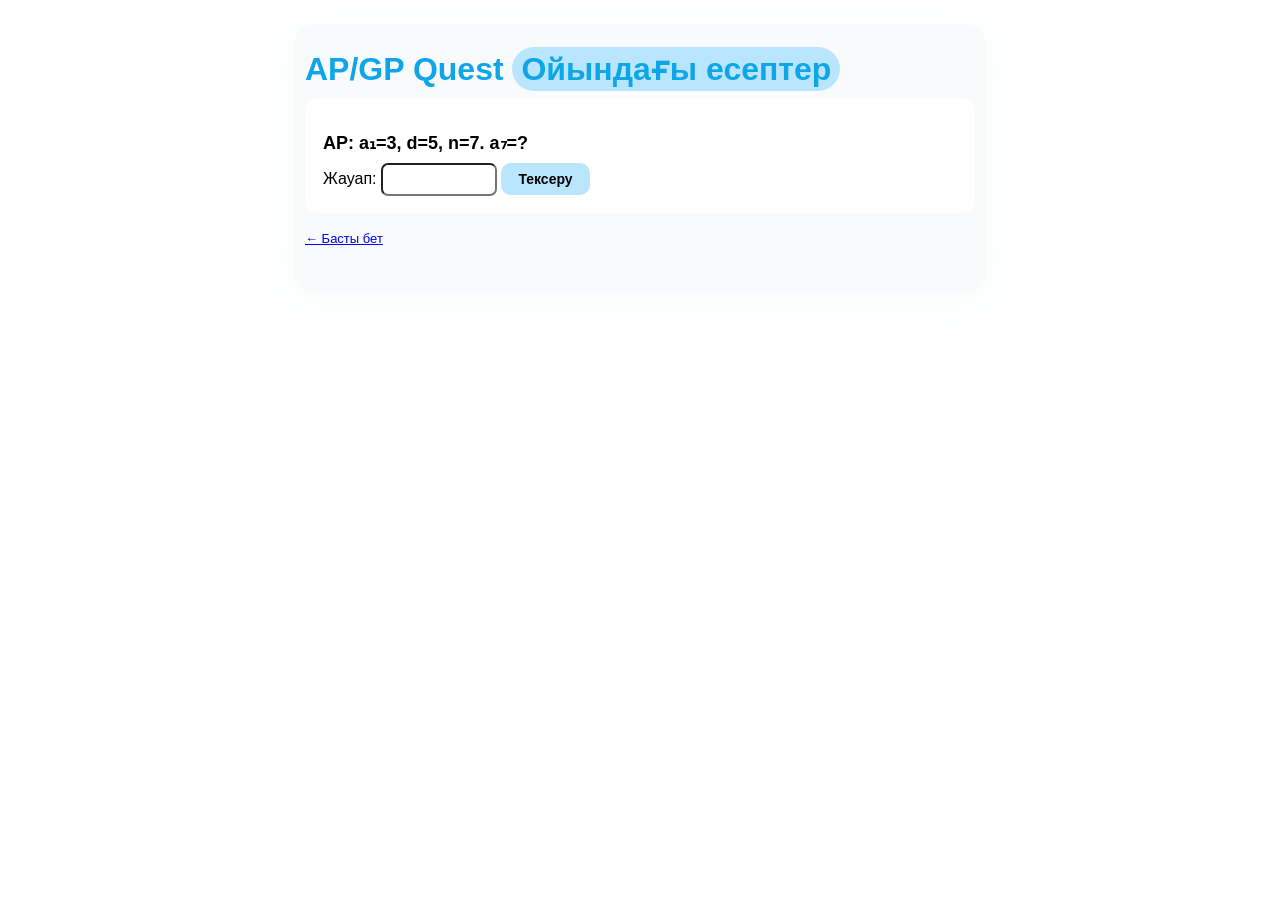
==== apgp_quest.html @ 5ab8a06c "Add files via upload" ====
<!DOCTYPE html>
<html lang="kk">
<head>
  <meta charset="UTF-8">
  <title>AP/GP Quest — есеп, ойын</title>
  <meta name="viewport" content="width=device-width,initial-scale=1.0">
  <style>
    body{margin:0;font-family:sans-serif;background:#fff0;}
    .main{max-width:670px;margin:24px auto;padding:26px 11px 30px 11px;background:#f9fafb;border-radius:20px;box-shadow:0 8px 36px #81e6d918;}
    h1{margin:0 0 10px 0;color:#0ea5e9;}
    .chip{background:#bae6fd;font-weight:700;border-radius:999px;padding:4px 9px;margin-right:12px;}
    .questblock{background:#fff;padding:16px 18px 17px 18px;border-radius:13px;}
    .q{font-size:18px;margin:18px 0 9px 0;font-weight:700;}
    .input{padding:7px 11px;border-radius:7px;width:90px;}
    .btn{padding:8px 17px;font-size:14px;border-radius:10px;background:#bae6fd;border:0;font-weight:700;}
    .status{font-size:14px;margin:10px 0;}
    .endblock{background:#bae6fd;padding:13px 13px;border-radius:13px;}
    .main a{font-size:13px;}
  </style>
</head>
<body>
<div class="main">
  <h1>AP/GP Quest <span class="chip">Ойындағы есептер</span></h1>
  <div class="questblock" id="game"></div>
  <div class="status" id="status"></div>
  <div id="endblock" style="display:none;"></div>
  <p><a href="index.html">← Басты бет</a></p>
</div>
<script>
const tasks=[
  {type:"ap",q:"AP: a₁=3, d=5, n=7. a₇=?",a:33},
  {type:"ap",q:"AP: a₁=2, d=7, n=8. a₈=?",a:51},
  {type:"ap",q:"AP: a₁=4, d=−3, n=6. a₆=?",a:-11},
  {type:"ap",q:"AP: a₁=12, d=−4, n=4. S₄=?",a:24},
  {type:"gp",q:"GP: b₁=3, q=2, n=5. b₅=?",a:48},
  {type:"gp",q:"GP: b₁=2, q=−3, n=4. S₄=?",a:2},
  {type:"gp",q:"GP: b₁=5, q=8, n=3. b₃=?",a:320},
  {type:"gp",q:"GP: b₁=1, q=0,5, n=5. S₅=?",a:1.9375}
];
let score=0, idx=0, order=[...Array(tasks.length).keys()].sort(()=>Math.random()-.5);
function showQ(){
  let i=order[idx],t=tasks[i];
  game.innerHTML=`<div class=q>${t.q}</div>
  <label>Жауап: <input class=input id=guess></label>
  <button class=btn onclick='submit()'>Тексеру</button>`;
  status.textContent=`Есеп ${idx+1}/${tasks.length}`;
}
function submit(){
  let t=tasks[order[idx]], u=guess.value.replace(",","."),v=Number(u);
  let correct=(Math.abs(v-t.a)<0.01);
  if(correct) score++;
  idx++;
  if(idx<tasks.length) showQ();
  else endquiz();
}
function endquiz(){
  game.innerHTML="";
  endblock.style.display="block";
  endblock.innerHTML=
    `<div class='endblock'><b>Дұрыс жауап: ${score}/${tasks.length}</b><br>
    <button class=btn onclick='reset()'>Қайталау</button></div>`;
  status.textContent = "Бітті!";
}
function reset(){score=0;idx=0;order=[...Array(tasks.length).keys()].sort(()=>Math.random()-.5);endblock.style.display="none";showQ();}
reset();
</script>
</body>
</html>
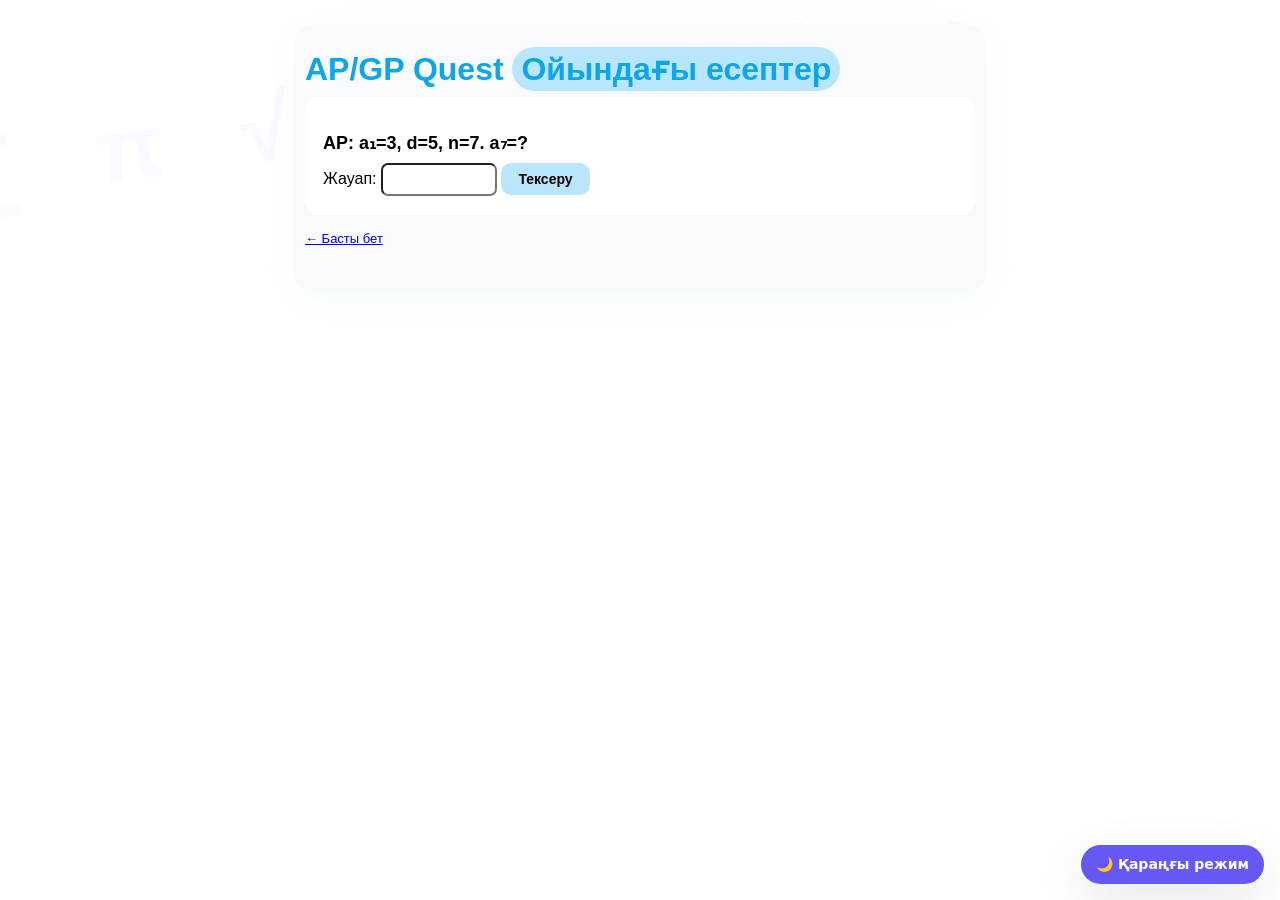
==== commit 16f19ccd: "Apply shared responsive theme enhancement" ====
--- a/apgp_quest.html
+++ b/apgp_quest.html
@@ -17,6 +17,7 @@
     .endblock{background:#bae6fd;padding:13px 13px;border-radius:13px;}
     .main a{font-size:13px;}
   </style>
+<link rel="stylesheet" href="assets/css/mathboard-upgrade.css">
 </head>
 <body>
 <div class="main">
@@ -64,5 +65,6 @@
 function reset(){score=0;idx=0;order=[...Array(tasks.length).keys()].sort(()=>Math.random()-.5);endblock.style.display="none";showQ();}
 reset();
 </script>
+<script src="assets/js/mathboard-upgrade.js" defer></script>
 </body>
 </html>
--- a/assets/css/mathboard-upgrade.css
+++ b/assets/css/mathboard-upgrade.css
@@ -0,0 +1,19 @@
+/* MathBoard visual upgrade — additive, safe to load alongside existing page styles. */
+:root{--mb-accent:#6558f5;--mb-accent-2:#16b8a6;--mb-surface:rgba(255,255,255,.88);--mb-ink:#182033;--mb-muted:#657089;--mb-shadow:0 18px 50px rgba(36,44,90,.12)}
+html{scroll-behavior:smooth}
+body{position:relative;isolation:isolate}
+body::before{content:"∑   π   √   ∫   x²   ÷   Δ   ∞";position:fixed;inset:0;z-index:-1;pointer-events:none;overflow:hidden;display:block;opacity:.035;color:var(--mb-accent);font-size:clamp(2rem,7vw,6rem);font-weight:800;letter-spacing:.15em;line-height:1.8;word-spacing:.3em;transform:rotate(-8deg);white-space:normal}
+button,a,[role=button],input,select,textarea{transition:box-shadow .18s ease,transform .18s ease,border-color .18s ease}
+button:hover,[role=button]:hover{transform:translateY(-1px)}
+:focus-visible{outline:3px solid color-mix(in srgb,var(--mb-accent) 65%,white);outline-offset:3px}
+.mb-theme-toggle{position:fixed;right:16px;bottom:16px;z-index:9998;border:0;border-radius:999px;padding:11px 15px;background:var(--mb-accent);color:white;font:600 14px/1.2 system-ui,sans-serif;box-shadow:var(--mb-shadow);cursor:pointer}
+.mb-theme-toggle:hover{filter:brightness(1.08)}
+html.mb-dark{color-scheme:dark}
+html.mb-dark body{background-color:#101426!important;color:#e9edff!important}
+html.mb-dark body::before{opacity:.09;color:#a9a2ff}
+html.mb-dark :is(header,main,section,article,aside,footer,.card,.container,.content,.panel,.box,.quiz,.question,.game-card){background-color:rgba(25,31,53,.92);color:#e9edff;border-color:rgba(180,187,255,.18)}
+html.mb-dark :is(p,li,label,small,h1,h2,h3,h4,h5,h6,span,div){color:inherit}
+html.mb-dark :is(input,select,textarea){background:#171d33;color:#f3f5ff;border-color:#41496a}
+html.mb-dark a{color:#b8b2ff}
+@media(max-width:640px){.mb-theme-toggle{right:10px;bottom:10px;padding:10px 12px;font-size:13px}body::before{font-size:2rem;line-height:2.2}}
+@media(prefers-reduced-motion:reduce){html{scroll-behavior:auto}*,*::before,*::after{animation-duration:.01ms!important;animation-iteration-count:1!important;transition-duration:.01ms!important}}
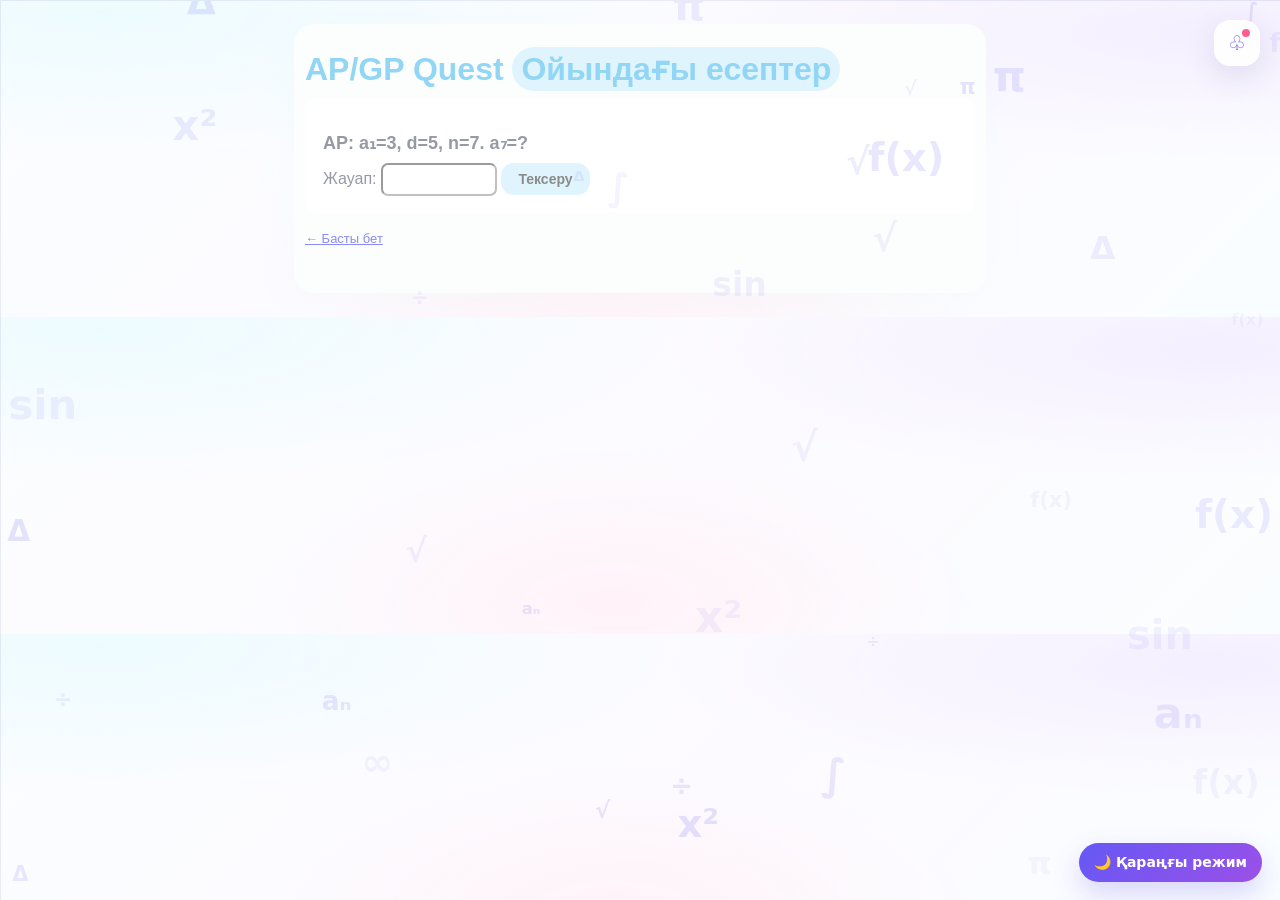
==== commit c193f3a5: "Refresh shared MathBoard design assets" ====
--- a/apgp_quest.html
+++ b/apgp_quest.html
@@ -17,7 +17,7 @@
     .endblock{background:#bae6fd;padding:13px 13px;border-radius:13px;}
     .main a{font-size:13px;}
   </style>
-<link rel="stylesheet" href="assets/css/mathboard-upgrade.css">
+<link rel="stylesheet" href="assets/css/mathboard-upgrade.css?v=20261013">
 </head>
 <body>
 <div class="main">
@@ -65,6 +65,6 @@
 function reset(){score=0;idx=0;order=[...Array(tasks.length).keys()].sort(()=>Math.random()-.5);endblock.style.display="none";showQ();}
 reset();
 </script>
-<script src="assets/js/mathboard-upgrade.js" defer></script>
+<script src="assets/js/mathboard-upgrade.js?v=20261013" defer></script>
 </body>
 </html>
--- a/assets/css/mathboard-upgrade.css
+++ b/assets/css/mathboard-upgrade.css
@@ -17,3 +17,117 @@
 html.mb-dark a{color:#b8b2ff}
 @media(max-width:640px){.mb-theme-toggle{right:10px;bottom:10px;padding:10px 12px;font-size:13px}body::before{font-size:2rem;line-height:2.2}}
 @media(prefers-reduced-motion:reduce){html{scroll-behavior:auto}*,*::before,*::after{animation-duration:.01ms!important;animation-iteration-count:1!important;transition-duration:.01ms!important}}
+
+
+/* Visible homepage refresh v2 */
+:root{--mb-accent:#5b55f5;--mb-accent-2:#12b8a6}
+body::before{
+  content:"∑   π   √   ∫   x²   ÷   Δ   ∞";
+  position:fixed;inset:-12%;z-index:0;pointer-events:none;
+  display:block;opacity:.055;color:#5b55f5;font-size:clamp(2.4rem,8vw,7rem);
+  font-weight:900;letter-spacing:.16em;line-height:1.8;word-spacing:.45em;
+  white-space:normal;transform:rotate(-10deg);
+  animation:mb-math-drift 38s linear infinite;
+}
+@keyframes mb-math-drift{0%{transform:translate3d(-1%,0,0) rotate(-10deg)}50%{transform:translate3d(1%,1%,0) rotate(-7deg)}100%{transform:translate3d(-1%,0,0) rotate(-10deg)}}
+.container{position:relative;z-index:1}
+header,.hero,.panel,.boardWrap,.slide,.card,.game-card{
+  border-radius:20px!important;
+  border:1px solid rgba(110,115,170,.16)!important;
+  box-shadow:0 14px 38px rgba(43,50,110,.09)!important;
+  backdrop-filter:blur(12px);
+}
+header{padding:14px 18px!important}
+.hero{padding:clamp(24px,4vw,48px)!important}
+.wideTitle{letter-spacing:-.035em!important;line-height:1.12!important}
+.slide{background:linear-gradient(145deg,rgba(255,255,255,.96),rgba(245,247,255,.88))!important;transition:transform .22s ease,box-shadow .22s ease!important}
+.slide:hover{transform:translateY(-5px)!important;box-shadow:0 18px 38px rgba(76,76,170,.16)!important}
+.logo,.slide .ico{box-shadow:0 8px 20px rgba(91,85,245,.18)}
+.btn,.navBtn,.tool,button{border-radius:12px}
+button:focus-visible,a:focus-visible,input:focus-visible,select:focus-visible{outline:3px solid #5b55f5;outline-offset:3px}
+@media(max-width:700px){
+ .container{padding:10px!important;margin:8px auto!important}
+ header{gap:12px;align-items:flex-start!important;flex-wrap:wrap}
+ .top-actions{flex-wrap:wrap}
+ .wideTitle{font-size:clamp(24px,7vw,34px)!important}
+ .quickNavWrap{gap:6px!important}
+ .slideViewport{width:calc(100% - 76px)!important}
+}
+@media(prefers-reduced-motion:reduce){body::before{animation:none}}
+
+
+/* ── Signature redesign: luminous math studio ── */
+:root{--mb-accent:#695cff;--mb-accent-2:#22d3c5;--mb-glass:rgba(255,255,255,.78)}
+body{background:radial-gradient(ellipse at 8% 4%,#d8f7ff 0,transparent 35%),radial-gradient(ellipse at 95% 10%,#e9dcff 0,transparent 32%),radial-gradient(ellipse at 48% 90%,#ffe4f1 0,transparent 38%),linear-gradient(135deg,#f7fbff,#f9f5ff 55%,#f5fbff)!important;color:#19213b}
+body::before{display:none!important}
+#mb-math-canvas{position:fixed;inset:0;width:100%;height:100%;z-index:0;pointer-events:none;opacity:.78}
+.container{z-index:2!important}
+header,.hero,.panel,.boardWrap,.slide,.gcard,.mb-learning-card,.mb-daily-challenge{
+ background:rgba(255,255,255,.78)!important;
+ border:1px solid rgba(116,126,180,.17)!important;
+ box-shadow:0 16px 48px rgba(52,65,135,.09),inset 0 1px 0 rgba(255,255,255,.88)!important;
+ backdrop-filter:blur(18px);border-radius:22px!important
+}
+header{padding:14px 18px!important}
+.hero{padding:clamp(26px,4vw,52px)!important;overflow:hidden}
+.hero::after{content:"∑";position:absolute;right:3%;top:-35%;font-size:clamp(130px,22vw,300px);font-weight:900;color:rgba(105,92,255,.045);pointer-events:none}
+.wideTitle{font-size:clamp(30px,4.3vw,54px)!important;letter-spacing:-.045em;line-height:1.08!important}
+.wideSubtitle{font-size:clamp(14px,1.5vw,17px)!important;line-height:1.7}
+.logo{border-radius:16px!important;color:white!important;background:linear-gradient(135deg,#16c9df,#6758f5)!important;box-shadow:0 10px 24px #6558f52b}
+.btn,.navBtn,.tool{border-radius:13px!important}
+.btn.primary{color:white!important;background:linear-gradient(135deg,#6558f5,#a34de5)!important}
+.slide{min-height:106px;align-items:center!important;transition:transform .24s,box-shadow .24s!important}
+.slide:hover,.gcard:hover{transform:translateY(-5px)!important;box-shadow:0 22px 45px rgba(82,75,160,.15)!important}
+.layout{gap:18px!important}
+.panel,.boardWrap{padding:18px!important}
+.form-item{border-radius:14px!important;background:rgba(247,248,255,.82)!important;border:1px solid rgba(112,120,180,.1)!important}
+.form-item .expr{color:#6558f5!important;overflow-wrap:anywhere}
+canvas{background:rgba(255,255,255,.7)!important;border:1px solid rgba(112,120,180,.18)!important}
+.gcard{padding:16px!important}
+.mb-theme-toggle{right:18px;bottom:18px;background:linear-gradient(135deg,#6558f5,#9b50e8)!important;box-shadow:0 12px 28px #6558f53b!important}
+.mb-learning-hub{position:relative;z-index:3;margin-top:22px;padding:clamp(18px,3vw,32px);border:1px solid rgba(116,126,180,.15);border-radius:26px;background:rgba(255,255,255,.6);backdrop-filter:blur(16px);box-shadow:0 18px 50px rgba(52,65,135,.06)}
+.mb-section-heading{display:flex;justify-content:space-between;align-items:center;gap:20px;margin-bottom:20px}
+.mb-section-heading h2{margin:7px 0 6px;font-size:clamp(25px,3vw,36px);letter-spacing:-.04em;color:#19213b}
+.mb-section-heading p,.mb-learning-card p{color:#69728c;line-height:1.6;margin:0}
+.mb-eyebrow{font-size:11px;font-weight:900;letter-spacing:.16em;color:#6558f5}
+.mb-heading-orbit{width:72px;height:72px;border-radius:23px;display:grid;place-items:center;background:linear-gradient(135deg,#e3fbff,#eee8ff);font-size:40px;font-weight:900;color:#6558f5;transform:rotate(8deg);flex-shrink:0}
+.mb-learning-grid{display:grid;grid-template-columns:repeat(4,minmax(0,1fr));gap:14px}
+.mb-learning-card{padding:20px!important;text-decoration:none!important;color:#19213b!important;display:flex;flex-direction:column;min-height:245px;transition:transform .22s,box-shadow .22s!important}
+.mb-learning-card:hover{transform:translateY(-6px)!important;box-shadow:0 24px 45px rgba(66,70,145,.16)!important}
+.mb-card-icon{width:54px;height:54px;border-radius:17px;display:grid;place-items:center;font-size:21px;font-weight:900;margin-bottom:19px;color:white;background:linear-gradient(135deg,#6558f5,#9d5be8)}
+.mb-card-label{font-size:10px;font-weight:900;letter-spacing:.13em;color:#6558f5;margin-bottom:7px}
+.mb-learning-card h3{font-size:18px;line-height:1.25;margin:0 0 9px;letter-spacing:-.025em}
+.mb-learning-card p{font-size:13px}
+.mb-card-link{display:flex;justify-content:space-between;align-items:center;margin-top:auto;padding-top:18px;font-size:13px;font-weight:850;color:#6558f5}
+.mb-card-link b{font-size:20px}
+.mb-card-blue .mb-card-icon{background:linear-gradient(135deg,#2699ee,#6558f5)}
+.mb-card-mint .mb-card-icon{background:linear-gradient(135deg,#08bba5,#36c6df)}
+.mb-card-orange .mb-card-icon{background:linear-gradient(135deg,#ff9b54,#ed5d9e)}
+.mb-daily-challenge{margin-top:16px;padding:20px;display:flex;align-items:center;gap:16px}
+.mb-challenge-mark{width:52px;height:52px;border-radius:17px;display:grid;place-items:center;background:#f0edff;color:#6558f5;font-size:29px;font-weight:900;flex-shrink:0}
+.mb-challenge-copy{flex:1}
+.mb-challenge-copy h3{margin:5px 0;font-size:20px;color:#19213b}
+.mb-challenge-copy p{margin:5px 0;color:#555f7b;font-size:18px;font-weight:800;letter-spacing:.04em}
+.mb-challenge-answer{margin-top:9px;padding:10px 12px;border-radius:12px;background:#e9fbf4;color:#176b54;font-size:14px}
+.mb-challenge-button{border:0;border-radius:13px;padding:13px 16px;background:linear-gradient(135deg,#6558f5,#9254e8);color:#fff;font-weight:800;cursor:pointer;white-space:nowrap}
+.mb-challenge-button span{margin-left:8px}
+.mb-notify-button{position:fixed;right:20px;top:20px;z-index:10000;width:46px;height:46px;border:1px solid #ffffffbd;border-radius:16px;background:rgba(255,255,255,.88);color:#6558f5;box-shadow:0 10px 30px #353f7920;backdrop-filter:blur(14px);font-size:20px;cursor:pointer}
+.mb-notify-dot{position:absolute;right:7px;top:6px;width:8px;height:8px;border-radius:50%;background:#ff5d8f;border:2px solid white}
+.mb-notify-panel{position:fixed;right:20px;top:76px;z-index:10001;width:min(360px,calc(100vw - 28px));padding:18px;border-radius:20px;background:rgba(255,255,255,.97);border:1px solid #dfe2f2;box-shadow:0 24px 70px #29315b2b;color:#19213b;backdrop-filter:blur(20px)}
+.mb-notify-panel[hidden]{display:none}
+.mb-notify-top{display:flex;align-items:center;justify-content:space-between;gap:12px;margin-bottom:13px}
+.mb-notify-top h3{margin:0;font-size:18px}
+.mb-notify-close{border:0;background:#f0efff;color:#6558f5;border-radius:10px;padding:6px 10px;cursor:pointer}
+.mb-notice{padding:13px 0;border-top:1px solid #eceefa}
+.mb-notice strong{display:block;font-size:14px;margin-bottom:4px}
+.mb-notice p{margin:0;color:#69728c;font-size:13px;line-height:1.5}
+.mb-notice time{display:block;color:#8a91a8;font-size:11px;margin-top:7px}
+@media(max-width:1050px){.mb-learning-grid{grid-template-columns:repeat(2,minmax(0,1fr))}.layout{grid-template-columns:1fr!important}}
+@media(max-width:620px){.mb-learning-grid{grid-template-columns:1fr}.mb-learning-card{min-height:205px}.mb-daily-challenge{align-items:flex-start;flex-wrap:wrap}.mb-challenge-copy{min-width:calc(100% - 72px)}.mb-challenge-button{width:100%}.mb-notify-button{right:12px;top:12px}.mb-section-heading{align-items:flex-start}.mb-heading-orbit{width:52px;height:52px;font-size:29px}.hero{padding-top:32px!important}}
+html.mb-dark body{background:radial-gradient(ellipse at 10% 5%,#182a4b,transparent 35%),radial-gradient(ellipse at 90% 10%,#30204d,transparent 33%),linear-gradient(135deg,#0c1224,#151329)!important;color:#f3f4ff}
+html.mb-dark :is(header,.hero,.panel,.boardWrap,.slide,.gcard,.mb-learning-hub,.mb-learning-card,.mb-daily-challenge){background:rgba(23,29,53,.83)!important;border-color:#4a4f78!important;color:#f3f4ff!important}
+html.mb-dark .mb-section-heading h2,html.mb-dark .mb-learning-card h3,html.mb-dark .mb-challenge-copy h3{color:#f3f4ff}
+html.mb-dark .mb-learning-card p,html.mb-dark .mb-section-heading p{color:#b8bfd9}
+html.mb-dark .mb-notify-panel{background:#171d35;color:#f3f4ff;border-color:#41496a}
+html.mb-dark .mb-notice{border-color:#353d5e}
+@media(prefers-reduced-motion:reduce){#mb-math-canvas{display:none}}
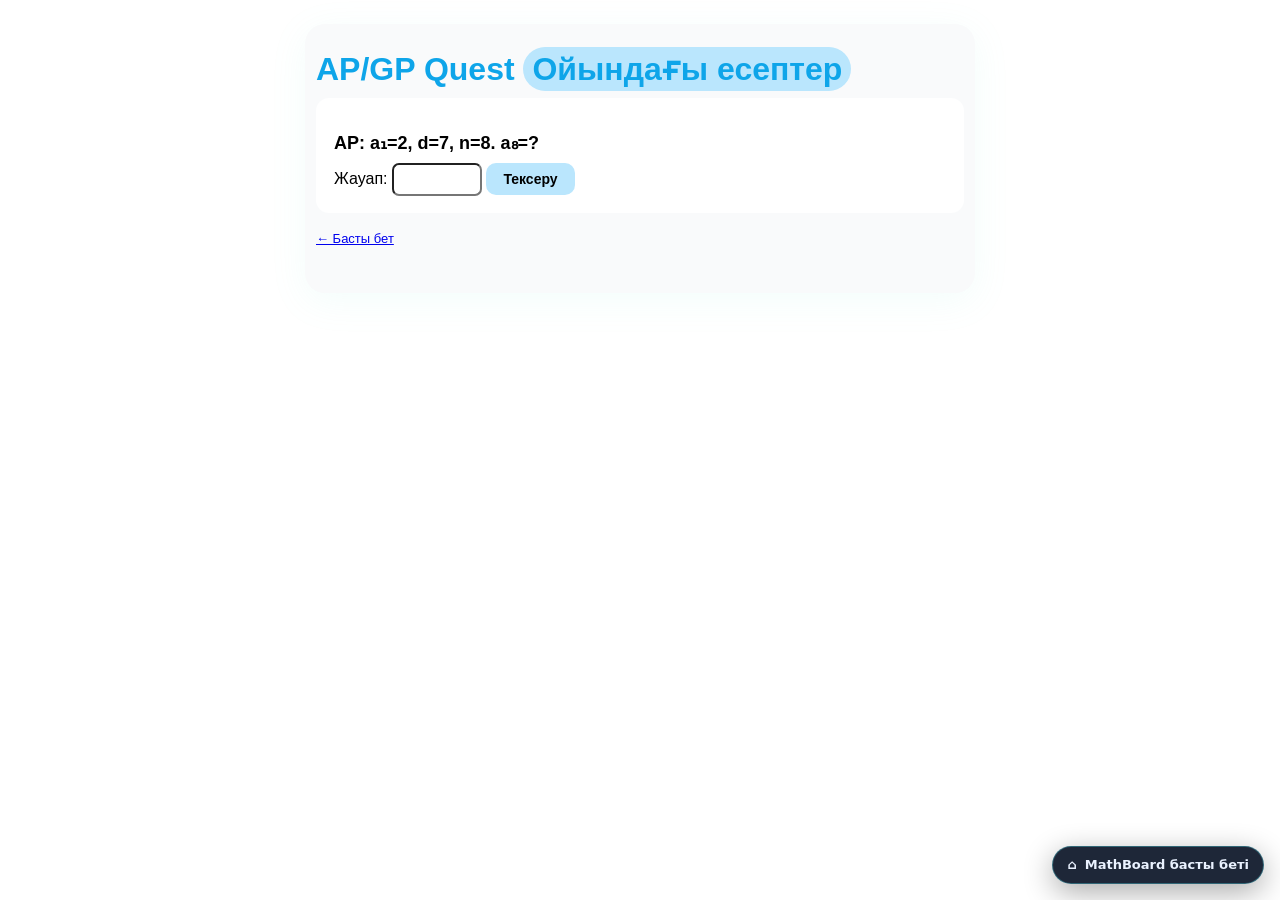
==== commit 04412438: "Connect lesson page to shared MathBoard navigation and local progress" ====
--- a/apgp_quest.html
+++ b/apgp_quest.html
@@ -17,7 +17,7 @@
     .endblock{background:#bae6fd;padding:13px 13px;border-radius:13px;}
     .main a{font-size:13px;}
   </style>
-<link rel="stylesheet" href="assets/css/mathboard-upgrade.css?v=20261013">
+  <link rel="stylesheet" href="./modern.css">
 </head>
 <body>
 <div class="main">
@@ -65,6 +65,6 @@
 function reset(){score=0;idx=0;order=[...Array(tasks.length).keys()].sort(()=>Math.random()-.5);endblock.style.display="none";showQ();}
 reset();
 </script>
-<script src="assets/js/mathboard-upgrade.js?v=20261013" defer></script>
+  <script src="./modern.js"></script>
 </body>
 </html>
--- a/modern.css
+++ b/modern.css
@@ -0,0 +1,6 @@
+:root{--mb-bg:#070b16;--mb-panel:#10182b;--mb-panel2:#141f37;--mb-line:rgba(160,184,255,.15);--mb-text:#edf3ff;--mb-muted:#a7b5d2;--mb-cyan:#55e4f3;--mb-violet:#a78bfa;--mb-green:#6ee7b7}
+*{box-sizing:border-box}html{scroll-behavior:smooth}body.mb-home{margin:0;min-height:100vh;background:radial-gradient(900px 500px at 8% 0%,rgba(34,211,238,.12),transparent 60%),radial-gradient(800px 520px at 95% 10%,rgba(124,58,237,.16),transparent 55%),var(--mb-bg);color:var(--mb-text);font:15px/1.55 Inter,ui-sans-serif,system-ui,-apple-system,"Segoe UI",sans-serif;-webkit-font-smoothing:antialiased}
+.mb-wrap{width:min(1180px,calc(100% - 36px));margin:0 auto}.mb-topbar{display:flex;align-items:center;justify-content:space-between;gap:16px;padding:20px 0}.mb-brand{display:flex;align-items:center;gap:12px;color:inherit;text-decoration:none}.mb-logo{width:46px;height:46px;display:grid;place-items:center;border-radius:15px;background:linear-gradient(135deg,var(--mb-cyan),var(--mb-violet));color:#07111f;font-weight:950;font-size:20px;box-shadow:0 8px 28px #55e4f32b}.mb-brand strong{display:block;font-size:18px;letter-spacing:.2px}.mb-brand small{display:block;color:var(--mb-muted);font-size:12px}.mb-actions{display:flex;gap:8px;flex-wrap:wrap}.mb-btn{display:inline-flex;align-items:center;justify-content:center;gap:8px;border:1px solid var(--mb-line);border-radius:12px;padding:10px 14px;background:#ffffff08;color:var(--mb-text);font:inherit;font-weight:750;text-decoration:none;cursor:pointer;transition:transform .18s,border-color .18s,background .18s}.mb-btn:hover{transform:translateY(-2px);border-color:#55e4f377;background:#55e4f311}.mb-btn.primary{background:linear-gradient(120deg,var(--mb-cyan),#a5b4fc);border:0;color:#07111f}.mb-hero{position:relative;overflow:hidden;margin:14px 0 24px;padding:clamp(25px,5vw,54px);border:1px solid var(--mb-line);border-radius:28px;background:linear-gradient(125deg,#111c33ed,#11162be8);box-shadow:0 28px 90px #0005}.mb-hero:after{content:"∑  π  √  ∆";position:absolute;right:2%;bottom:-26px;font-size:clamp(45px,8vw,104px);font-weight:900;letter-spacing:12px;color:#b8d4ff08;white-space:nowrap;pointer-events:none}.mb-eyebrow{display:inline-flex;gap:8px;align-items:center;border:1px solid #55e4f33b;border-radius:999px;padding:6px 11px;color:var(--mb-cyan);font-size:12px;font-weight:800;letter-spacing:.8px;text-transform:uppercase}.mb-dot{width:7px;height:7px;border-radius:50%;background:var(--mb-green);box-shadow:0 0 12px var(--mb-green)}.mb-hero h1{max-width:800px;margin:18px 0 12px;font-size:clamp(32px,5.5vw,62px);line-height:1.04;letter-spacing:-1.7px}.mb-gradient{background:linear-gradient(95deg,var(--mb-cyan),#b7a7ff 62%,#f0abfc);-webkit-background-clip:text;background-clip:text;color:transparent}.mb-hero p{max-width:670px;color:var(--mb-muted);font-size:clamp(15px,1.8vw,18px);margin:0 0 22px}.mb-hero-actions{display:flex;gap:10px;flex-wrap:wrap}.mb-stats{display:grid;grid-template-columns:repeat(3,minmax(0,1fr));gap:12px;margin:20px 0 34px}.mb-stat,.mb-card,.mb-panel{border:1px solid var(--mb-line);background:linear-gradient(145deg,#121c31e8,#0e1628ed);border-radius:18px}.mb-stat{padding:17px 19px}.mb-stat strong{display:block;font-size:25px;letter-spacing:-.5px}.mb-stat span{color:var(--mb-muted);font-size:12px}.mb-section{margin:34px 0}.mb-section-head{display:flex;align-items:end;justify-content:space-between;gap:16px;margin-bottom:15px}.mb-section h2{margin:0;font-size:clamp(21px,3vw,28px);letter-spacing:-.5px}.mb-section-head p{margin:5px 0 0;color:var(--mb-muted);font-size:13px}.mb-grid{display:grid;grid-template-columns:repeat(3,minmax(0,1fr));gap:14px}.mb-card{position:relative;display:flex;flex-direction:column;gap:10px;min-height:185px;padding:20px;color:inherit;text-decoration:none;overflow:hidden;transition:transform .2s,border-color .2s,box-shadow .2s}.mb-card:hover{transform:translateY(-4px);border-color:#55e4f36b;box-shadow:0 16px 42px #0004}.mb-card-icon{width:43px;height:43px;display:grid;place-items:center;border-radius:14px;background:#55e4f318;border:1px solid #55e4f32b;color:var(--mb-cyan);font-size:22px}.mb-card h3{margin:2px 0 0;font-size:17px}.mb-card p{margin:0;color:var(--mb-muted);font-size:13px;flex:1}.mb-card .mb-link{font-size:12px;font-weight:800;color:var(--mb-cyan)}.mb-card.violet .mb-card-icon{color:var(--mb-violet);background:#a78bfa18;border-color:#a78bfa30}.mb-card.green .mb-card-icon{color:var(--mb-green);background:#6ee7b718;border-color:#6ee7b730}.mb-card.orange .mb-card-icon{color:#fbbf72;background:#fbbf7218;border-color:#fbbf7230}.mb-two-col{display:grid;grid-template-columns:1.1fr .9fr;gap:14px}.mb-panel{padding:22px}.mb-panel h3{margin:0 0 6px;font-size:18px}.mb-muted{color:var(--mb-muted)}.mb-progress-track{height:8px;overflow:hidden;background:#ffffff12;border-radius:99px;margin:12px 0}.mb-progress-fill{height:100%;width:0;background:linear-gradient(90deg,var(--mb-cyan),var(--mb-violet));border-radius:99px;transition:width .3s}.mb-progress-line{display:flex;justify-content:space-between;gap:12px;font-size:12px;color:var(--mb-muted)}.mb-topic-list{display:grid;gap:10px;margin-top:16px}.mb-topic{display:flex;align-items:center;gap:10px;color:var(--mb-text);font-size:13px}.mb-topic input{accent-color:#55e4f3;width:16px;height:16px}.mb-topic span{flex:1}.mb-topic small{color:var(--mb-muted)}.mb-question{margin:14px 0;padding:15px;border:1px solid var(--mb-line);border-radius:14px;background:#ffffff04}.mb-question p{margin:0 0 11px;font-weight:750}.mb-answers{display:grid;gap:8px}.mb-answer{width:100%;text-align:left;padding:10px 12px;border:1px solid var(--mb-line);border-radius:10px;background:#ffffff05;color:var(--mb-text);font:inherit;cursor:pointer}.mb-answer:hover{border-color:#55e4f37a}.mb-answer.correct{border-color:#6ee7b7;background:#6ee7b71a}.mb-answer.wrong{border-color:#fb7185;background:#fb71851a}.mb-result{min-height:24px;margin-top:10px;color:var(--mb-muted);font-size:13px}.mb-footer{padding:28px 0 34px;border-top:1px solid var(--mb-line);margin-top:44px;color:var(--mb-muted);font-size:12px;display:flex;justify-content:space-between;gap:12px;flex-wrap:wrap}.mb-search{width:100%;padding:12px 14px;background:#ffffff08;border:1px solid var(--mb-line);border-radius:12px;color:var(--mb-text);font:inherit;outline:none}.mb-search:focus{border-color:var(--mb-cyan)}.mb-hidden{display:none!important}@media(max-width:820px){.mb-grid{grid-template-columns:repeat(2,minmax(0,1fr))}.mb-two-col{grid-template-columns:1fr}.mb-topbar{align-items:flex-start}.mb-brand small{max-width:180px}}@media(max-width:540px){.mb-wrap{width:min(100% - 22px,1180px)}.mb-topbar{padding:14px 0;flex-direction:column}.mb-actions{width:100%}.mb-actions .mb-btn{flex:1}.mb-hero{border-radius:21px;padding:24px 19px}.mb-stats{gap:8px}.mb-stat{padding:12px}.mb-stat strong{font-size:20px}.mb-stat span{font-size:11px}.mb-grid{grid-template-columns:1fr}.mb-card{min-height:150px}.mb-section-head{align-items:flex-start;flex-direction:column}.mb-footer{flex-direction:column}}
+/* Shared small navigation and local-progress utility for existing lessons */
+.mb-back-home{position:fixed;z-index:9999;right:16px;bottom:16px;display:inline-flex;align-items:center;gap:8px;padding:10px 14px;border:1px solid #55e4f355;border-radius:999px;background:#0d1729ed;color:#eaf2ff;text-decoration:none;font:700 13px/1.2 system-ui;box-shadow:0 8px 30px #0005;backdrop-filter:blur(12px)}
+.mb-back-home:hover{border-color:#55e4f3;background:#142642}
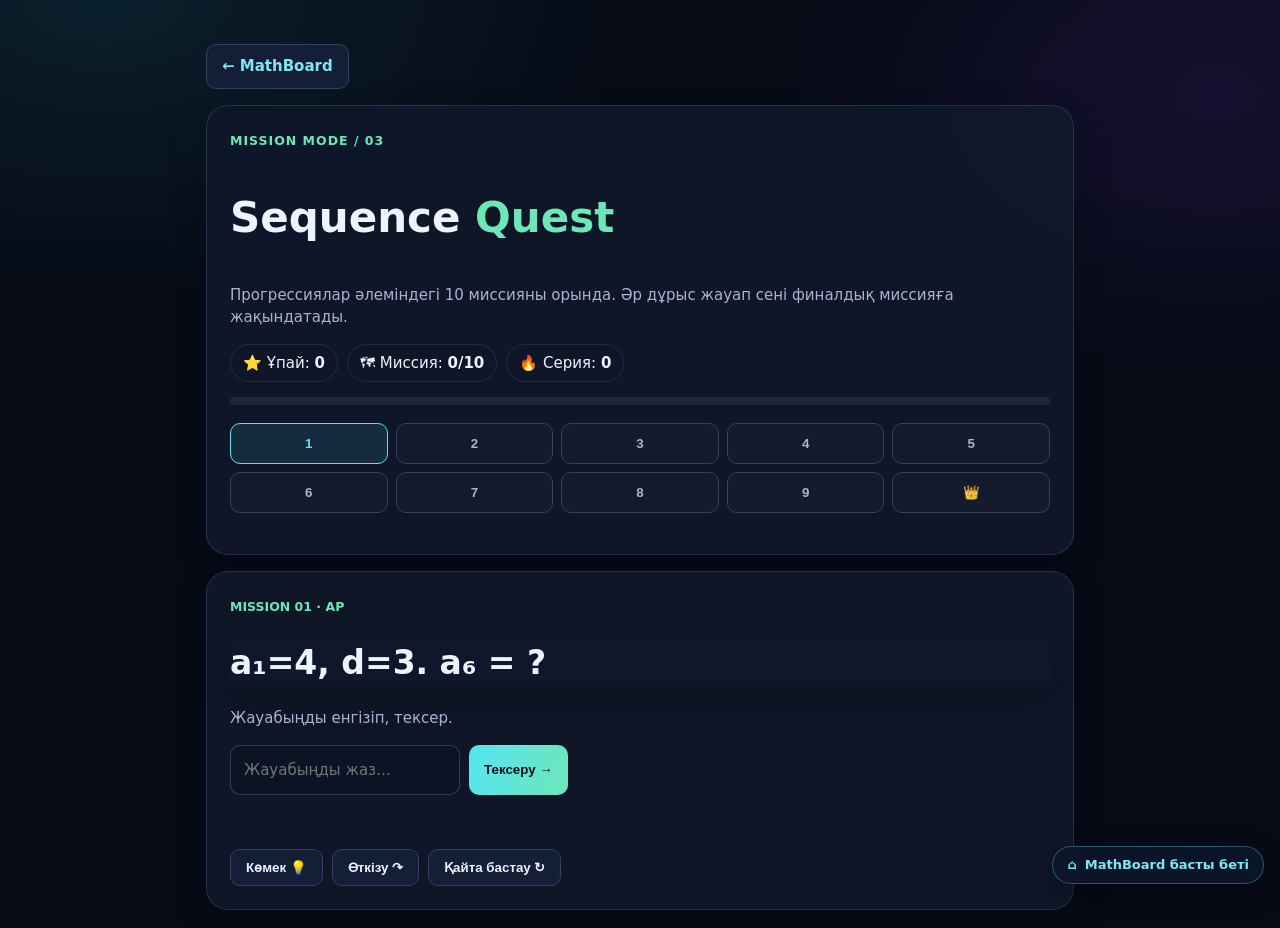
==== commit a03c9463: "Upgrade progression quest missions" ====
--- a/apgp_quest.html
+++ b/apgp_quest.html
@@ -1,70 +1,22 @@
-<!DOCTYPE html>
-<html lang="kk">
-<head>
-  <meta charset="UTF-8">
-  <title>AP/GP Quest — есеп, ойын</title>
-  <meta name="viewport" content="width=device-width,initial-scale=1.0">
-  <style>
-    body{margin:0;font-family:sans-serif;background:#fff0;}
-    .main{max-width:670px;margin:24px auto;padding:26px 11px 30px 11px;background:#f9fafb;border-radius:20px;box-shadow:0 8px 36px #81e6d918;}
-    h1{margin:0 0 10px 0;color:#0ea5e9;}
-    .chip{background:#bae6fd;font-weight:700;border-radius:999px;padding:4px 9px;margin-right:12px;}
-    .questblock{background:#fff;padding:16px 18px 17px 18px;border-radius:13px;}
-    .q{font-size:18px;margin:18px 0 9px 0;font-weight:700;}
-    .input{padding:7px 11px;border-radius:7px;width:90px;}
-    .btn{padding:8px 17px;font-size:14px;border-radius:10px;background:#bae6fd;border:0;font-weight:700;}
-    .status{font-size:14px;margin:10px 0;}
-    .endblock{background:#bae6fd;padding:13px 13px;border-radius:13px;}
-    .main a{font-size:13px;}
-  </style>
-  <link rel="stylesheet" href="./modern.css">
-</head>
-<body>
-<div class="main">
-  <h1>AP/GP Quest <span class="chip">Ойындағы есептер</span></h1>
-  <div class="questblock" id="game"></div>
-  <div class="status" id="status"></div>
-  <div id="endblock" style="display:none;"></div>
-  <p><a href="index.html">← Басты бет</a></p>
-</div>
-<script>
-const tasks=[
-  {type:"ap",q:"AP: a₁=3, d=5, n=7. a₇=?",a:33},
-  {type:"ap",q:"AP: a₁=2, d=7, n=8. a₈=?",a:51},
-  {type:"ap",q:"AP: a₁=4, d=−3, n=6. a₆=?",a:-11},
-  {type:"ap",q:"AP: a₁=12, d=−4, n=4. S₄=?",a:24},
-  {type:"gp",q:"GP: b₁=3, q=2, n=5. b₅=?",a:48},
-  {type:"gp",q:"GP: b₁=2, q=−3, n=4. S₄=?",a:2},
-  {type:"gp",q:"GP: b₁=5, q=8, n=3. b₃=?",a:320},
-  {type:"gp",q:"GP: b₁=1, q=0,5, n=5. S₅=?",a:1.9375}
-];
-let score=0, idx=0, order=[...Array(tasks.length).keys()].sort(()=>Math.random()-.5);
-function showQ(){
-  let i=order[idx],t=tasks[i];
-  game.innerHTML=`<div class=q>${t.q}</div>
-  <label>Жауап: <input class=input id=guess></label>
-  <button class=btn onclick='submit()'>Тексеру</button>`;
-  status.textContent=`Есеп ${idx+1}/${tasks.length}`;
-}
-function submit(){
-  let t=tasks[order[idx]], u=guess.value.replace(",","."),v=Number(u);
-  let correct=(Math.abs(v-t.a)<0.01);
-  if(correct) score++;
-  idx++;
-  if(idx<tasks.length) showQ();
-  else endquiz();
-}
-function endquiz(){
-  game.innerHTML="";
-  endblock.style.display="block";
-  endblock.innerHTML=
-    `<div class='endblock'><b>Дұрыс жауап: ${score}/${tasks.length}</b><br>
-    <button class=btn onclick='reset()'>Қайталау</button></div>`;
-  status.textContent = "Бітті!";
-}
-function reset(){score=0;idx=0;order=[...Array(tasks.length).keys()].sort(()=>Math.random()-.5);endblock.style.display="none";showQ();}
-reset();
-</script>
-  <script src="./modern.js"></script>
-</body>
-</html>
+<!doctype html><html lang="kk"><head><meta charset="utf-8"><meta name="viewport" content="width=device-width,initial-scale=1"><title>Sequence Quest | MathBoard</title><link rel="stylesheet" href="./modern.css"><style>
+body{margin:0;background:#070b16;color:#edf3ff;font:15px/1.5 system-ui,sans-serif}.wrap{max-width:900px;margin:28px auto;padding:16px}.btn{display:inline-block;border:1px solid #34415f;background:#141f37;color:#edf3ff;border-radius:12px;padding:10px 15px;text-decoration:none;font-weight:750;cursor:pointer}.primary{background:linear-gradient(110deg,#55e4f3,#6ee7b7);color:#07111f;border:0}.box{border:1px solid #293550;background:linear-gradient(145deg,#121c31,#0d1425);border-radius:22px;padding:23px;margin-top:16px}.title{font-size:clamp(29px,5vw,42px)}.muted{color:#a7b5d2}.map{display:grid;grid-template-columns:repeat(5,1fr);gap:8px;margin:18px 0}.node{border:1px solid #34415f;background:#ffffff06;color:#a7b5d2;border-radius:13px;padding:12px 4px;font-weight:850;cursor:pointer}.node.active{border-color:#55e4f3;color:#55e4f3;background:#55e4f31b}.node.done{border-color:#6ee7b7;color:#6ee7b7;background:#6ee7b714}.q{font-size:clamp(23px,4vw,33px);font-weight:850;margin:20px 0}.input{width:min(230px,65%);background:#070b16;border:1px solid #445576;color:#fff;padding:13px;border-radius:12px;font:inherit}.row{display:flex;gap:9px;flex-wrap:wrap}.pill{border:1px solid #ffffff18;border-radius:99px;padding:7px 12px}.note{min-height:26px;margin:14px 0}.track{height:8px;background:#ffffff12;border-radius:20px;overflow:hidden}.fill{height:100%;background:linear-gradient(90deg,#55e4f3,#6ee7b7);width:0;transition:width .3s}@media(max-width:600px){.wrap{padding:12px}.box{padding:16px}.map{gap:5px}.node{font-size:12px;padding:10px 2px}}
+</style></head><body><main class="wrap"><a class="btn" href="index.html">← MathBoard</a><section class="box"><small style="color:#6ee7b7;font-weight:900;letter-spacing:1px">MISSION MODE / 03</small><h1 class="title">Sequence <span style="color:#6ee7b7">Quest</span></h1><p class="muted">Прогрессиялар әлеміндегі 10 миссияны орында. Әр дұрыс жауап сені финалдық миссияға жақындатады.</p><div class="row"><span class="pill">⭐ Ұпай: <b id="score">0</b></span><span class="pill">🗺 Миссия: <b id="progress">0/10</b></span><span class="pill">🔥 Серия: <b id="streak">0</b></span></div><div class="track" style="margin-top:15px"><div class="fill" id="fill"></div></div><div class="map" id="map"></div></section><section class="box"><small id="kind" style="color:#6ee7b7;font-weight:900">MISSION 01</small><div class="q" id="question"></div><p class="muted" id="hint">Жауабыңды енгіз.</p><div class="row"><input class="input" id="answer" inputmode="decimal" placeholder="Жауабыңды жаз…"><button class="btn primary" id="check">Тексеру →</button></div><div class="note" id="note" aria-live="polite"></div><div class="row"><button class="btn" id="help">Көмек 💡</button><button class="btn" id="skip">Өткізу ↷</button><button class="btn" id="restart">Қайта бастау ↻</button></div></section></main>
+<script>
+var $=function(x){return document.getElementById(x)},missions=[
+{t:'AP',q:'a₁=4, d=3. a₆ = ?',a:19,h:'aₙ = a₁ + (n−1)d'},
+{t:'AP',q:'a₁=7, d=−2. a₅ = ?',a:-1,h:'aₙ = a₁ + (n−1)d'},
+{t:'AP',q:'a₁=2, d=4. S₅ = ?',a:50,h:'Sₙ = n(a₁+aₙ)/2'},
+{t:'AP',q:'5, 9, 13, 17, … келесі сан?',a:21,h:'Айырымы тұрақты.'},
+{t:'GP',q:'b₁=3, q=2. b₅ = ?',a:48,h:'bₙ = b₁ · qⁿ⁻¹'},
+{t:'GP',q:'2, 6, 18, 54, … келесі сан?',a:162,h:'Әр жолы бірдей санға көбейеді.'},
+{t:'GP',q:'b₁=5, q=3. b₃ = ?',a:45,h:'b₃ = b₁ · q²'},
+{t:'AP',q:'a₁=12, d=−3. a₄ = ?',a:3,h:'12-ден үш рет 3-ті азайт.'},
+{t:'GP',q:'b₁=1, q=2. S₄ = ?',a:15,h:'1 + 2 + 4 + 8'},
+{t:'BOSS',q:'AP: a₃=11, a₇=27. Айырымы d = ?',a:4,h:'a₇ − a₃ = 4d'}
+],idx=0,score=0,streak=0,done={},locked=false;
+function map(){ $('map').innerHTML=missions.map(function(m,i){return '<button class="node '+(done[i]?'done ':'')+(i===idx?'active':'')+'" onclick="jump('+i+')">'+(done[i]?'✓':i===9?'👑':i+1)+'</button>'}).join('')}
+function show(){$('kind').textContent='MISSION '+String(idx+1).padStart(2,'0')+' · '+missions[idx].t;$('question').textContent=missions[idx].q;$('hint').textContent='Жауабыңды енгізіп, тексер.';$('answer').value='';$('answer').disabled=false;$('check').disabled=false;$('note').textContent='';$('progress').textContent=Object.keys(done).length+'/10';$('score').textContent=score;$('streak').textContent=streak;$('fill').style.width=Object.keys(done).length*10+'%';map();locked=false}
+function check(){if(locked||done[idx])return;var raw=$('answer').value.trim().replace(',','.');if(raw===''){$('note').textContent='Алдымен жауабыңды енгіз.';return}if(Math.abs(Number(raw)-missions[idx].a)<.001){locked=true;done[idx]=true;streak++;var pts=10+Math.min(streak-1,4)*2;score+=pts;$('note').textContent='Дұрыс! +'+pts+' ұпай ✨';$('note').style.color='#6ee7b7';$('answer').disabled=true;$('check').disabled=true;$('progress').textContent=Object.keys(done).length+'/10';$('score').textContent=score;$('streak').textContent=streak;$('fill').style.width=Object.keys(done).length*10+'%';map();if(Object.keys(done).length===10){$('kind').textContent='QUEST COMPLETE';$('question').textContent='🏆 Миссия орындалды!';$('hint').textContent='10 тапсырманың бәрі аяқталды. Ұпай: '+score;localStorage.setItem('mb_quest_best',Math.max(score,Number(localStorage.getItem('mb_quest_best')||0)))}else setTimeout(function(){idx=(idx+1)%10;while(done[idx]&&Object.keys(done).length<10)idx=(idx+1)%10;show()},700)}else{streak=0;$('streak').textContent='0';$('note').textContent='Әлі дәл емес. Формуланы қолданып қайта есепте!';$('note').style.color='#fb7185'}}
+function jump(i){if(done[i])return;idx=i;show()}
+$('check').onclick=check;$('answer').addEventListener('keydown',function(e){if(e.key==='Enter')check()});$('help').onclick=function(){$('hint').textContent='💡 '+missions[idx].h};$('skip').onclick=function(){idx=(idx+1)%10;while(done[idx]&&Object.keys(done).length<10)idx=(idx+1)%10;show()};$('restart').onclick=function(){idx=score=streak=0;done={};show()};show();
+</script><script src="./modern.js"></script></body></html>
--- a/modern.css
+++ b/modern.css
@@ -4,3 +4,19 @@
 /* Shared small navigation and local-progress utility for existing lessons */
 .mb-back-home{position:fixed;z-index:9999;right:16px;bottom:16px;display:inline-flex;align-items:center;gap:8px;padding:10px 14px;border:1px solid #55e4f355;border-radius:999px;background:#0d1729ed;color:#eaf2ff;text-decoration:none;font:700 13px/1.2 system-ui;box-shadow:0 8px 30px #0005;backdrop-filter:blur(12px)}
 .mb-back-home:hover{border-color:#55e4f3;background:#142642}
+
+/* Unified dark-tech theme for existing lesson pages; keep each lesson's tools and markup intact */
+body:not(.mb-home){min-height:100vh!important;background:radial-gradient(900px 500px at 8% 0%,rgba(34,211,238,.10),transparent 60%),radial-gradient(800px 520px at 95% 10%,rgba(124,58,237,.12),transparent 55%),#070b16!important;color:#edf3ff!important}
+body:not(.mb-home) header,body:not(.mb-home) .container>header,body:not(.mb-home) .wrap,body:not(.mb-home) .main{color:#edf3ff}
+body:not(.mb-home) header{background:rgba(16,24,43,.92)!important;border:1px solid rgba(160,184,255,.16)!important;box-shadow:0 18px 50px rgba(0,0,0,.25)!important}
+body:not(.mb-home) .container,body:not(.mb-home) .wrap{background:transparent}
+body:not(.mb-home) .q,body:not(.mb-home) .question,body:not(.mb-home) .card,body:not(.mb-home) .panel,body:not(.mb-home) .box,body:not(.mb-home) .task,body:not(.mb-home) .result-box,body:not(.mb-home) .main{background:rgba(16,24,43,.92)!important;color:#edf3ff!important;border-color:rgba(160,184,255,.16)!important;box-shadow:0 12px 35px rgba(0,0,0,.18)}
+body:not(.mb-home) input:not([type=checkbox]):not([type=radio]),body:not(.mb-home) textarea,body:not(.mb-home) select{background:#0b1324!important;color:#edf3ff!important;border:1px solid rgba(160,184,255,.24)!important;border-radius:10px}
+body:not(.mb-home) button,body:not(.mb-home) .btn,body:not(.mb-home) .a-btn{border-radius:10px;transition:filter .15s,transform .15s}
+body:not(.mb-home) button:hover,body:not(.mb-home) .btn:hover,body:not(.mb-home) .a-btn:hover{filter:brightness(1.12);transform:translateY(-1px)}
+body:not(.mb-home) table{color:#edf3ff;border-color:rgba(160,184,255,.2)}
+body:not(.mb-home) th{background:#172541!important;color:#edf3ff!important}
+body:not(.mb-home) td{border-color:rgba(160,184,255,.16)!important}
+body:not(.mb-home) a{color:#7ce8f4}
+body:not(.mb-home) .back,body:not(.mb-home) a.back{color:#edf3ff!important;border-color:rgba(160,184,255,.22)!important}
+@media(max-width:600px){body:not(.mb-home) .container,body:not(.mb-home) .wrap{padding-left:12px;padding-right:12px}}
